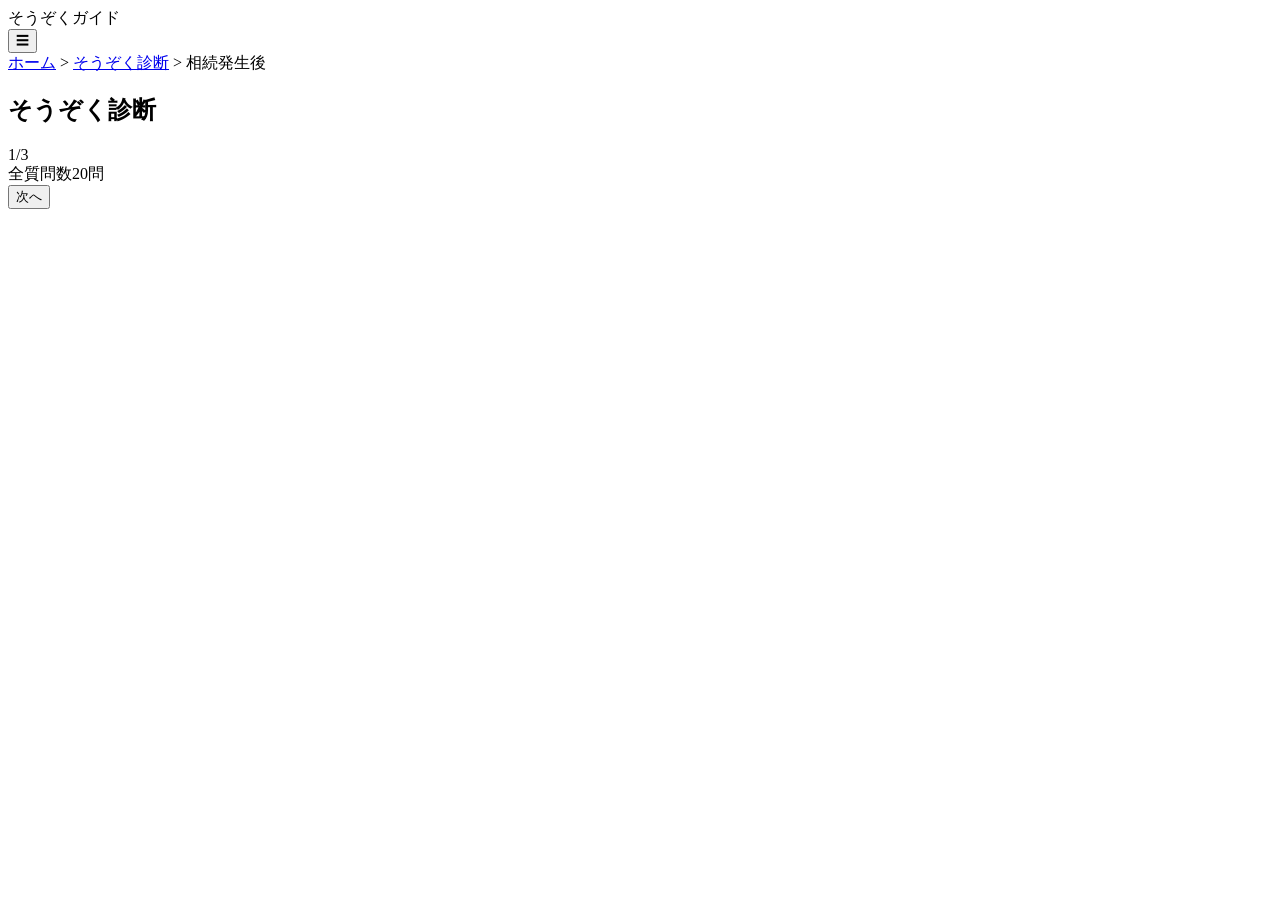
==== index.html @ 96a06d15 "Create index.html" ====
<!DOCTYPE html>
<html lang="ja">
<head>
  <meta charset="UTF-8">
  <title>そうぞく診断</title>
  <link rel="stylesheet" href="styles.css">
</head>
<body>
  <header class="site-header">
    <div class="logo">そうぞくガイド</div>
    <button class="menu-btn" aria-label="メニュー">&#9776;</button>
  </header>

  <div class="breadcrumb">
    <a href="#">ホーム</a> &gt; <a href="#">そうぞく診断</a> &gt; <span>相続発生後</span>
  </div>

  <div class="page-bg">
    <section class="section-title">
      <h1>そうぞく診断</h1>
      <div class="page-counter"><span id="current-page">1</span>/3</div>
      <div class="total-questions">全質問数20問</div>
      <div class="progress-wrapper"><div id="progress-bar" class="progress-bar"></div></div>
    </section>

    <div id="question-wrapper" class="question-container">
      <!-- JavaScriptが質問を挿入 -->
    </div>

    <div class="nav-buttons">
      <button id="prev-btn" style="display:none;">戻る</button>
      <button id="next-btn">次へ</button>
    </div>
  </div>

  <script src="script.js"></script>
</body>
</html>
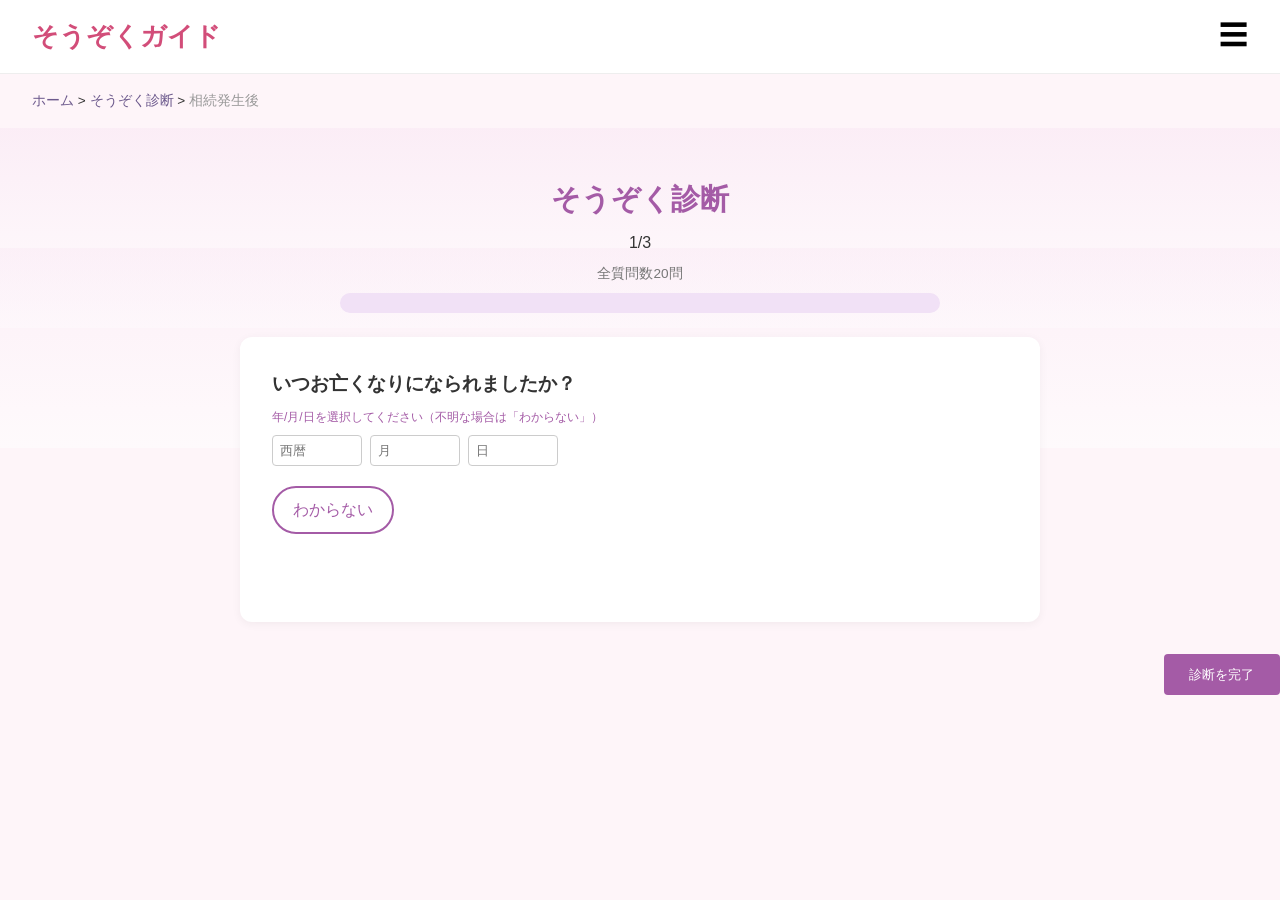
==== commit ea2642ad: "Add viewport meta tag for resAdd meta viewport tag to index.html for mobile responsivenessponsive de" ====
--- a/index.html
+++ b/index.html
@@ -2,6 +2,7 @@
 <html lang="ja">
 <head>
   <meta charset="UTF-8">
+  <meta name="viewport" content="width=device-width, initial-scale=1.0">
   <title>そうぞく診断</title>
   <link rel="stylesheet" href="styles.css">
 </head>
--- a/styles.css
+++ b/styles.css
@@ -0,0 +1,200 @@
+/* ------- 基本設定 ------- */
+* {
+  box-sizing: border-box;
+  margin: 0;
+  padding: 0;
+}
+body {
+  font-family: "Arial", sans-serif;
+  background: #fef5f9;
+  color: #333;
+  line-height: 1.6;
+  min-height: 100vh;
+}
+
+/* ------- ヘッダー ------- */
+.site-header {
+  display: flex;
+  justify-content: space-between;
+  align-items: center;
+  padding: 1rem 2rem;
+  background: #fff;
+  border-bottom: 1px solid #eee;
+}
+.site-header .logo {
+  font-size: 1.6rem;
+  font-weight: bold;
+  color: #d24d79;
+}
+.site-header .menu-btn {
+  font-size: 1.8rem;
+  background: none;
+  border: none;
+  cursor: pointer;
+}
+
+/* ------- パンくずリスト ------- */
+.breadcrumb {
+  font-size: 0.85rem;
+  margin: 1rem 2rem;
+}
+.breadcrumb a {
+  color: #6d5a8d;
+  text-decoration: none;
+}
+.breadcrumb span {
+  color: #999;
+}
+
+/* ------- 背景装飾 ------- */
+.page-bg {
+  position: relative;
+  padding-top: 2rem;
+}
+.page-bg::before,
+.page-bg::after {
+  content: "";
+  position: absolute;
+  left: 0;
+  right: 0;
+  height: 200px;
+  background: linear-gradient(180deg, #faeaf5 0%, #fff 100%);
+  z-index: -1;
+}
+.page-bg::before { top: 0; opacity: 0.7; }
+.page-bg::after  { top: 120px; opacity: 0.5; }
+
+/* ------- タイトルとプログレス ------- */
+.section-title {
+  text-align: center;
+  margin-top: 1rem;
+}
+.section-title h1 {
+  font-size: 1.8rem;
+  margin-bottom: 0.5rem;
+  color: #a45ba6;
+}
+.section-title .page-counter {
+  font-size: 1rem;
+  margin-bottom: 0.5rem;
+}
+.section-title .total-questions {
+  font-size: 0.85rem;
+  color: #777;
+}
+.progress-wrapper {
+  width: 70%;
+  max-width: 600px;
+  margin: 0.5rem auto 1.5rem;
+  background: #f1e1f6;
+  border-radius: 20px;
+  height: 20px;
+}
+.progress-bar {
+  height: 100%;
+  width: 0;
+  background: #a45ba6;
+  border-radius: 20px;
+  transition: width 0.3s ease;
+}
+
+/* ------- 質問フォーム ------- */
+.question-container {
+  max-width: 800px;
+  margin: 0 auto 2rem;
+  background: #fff;
+  padding: 2rem;
+  border-radius: 12px;
+  box-shadow: 0 2px 10px rgba(0,0,0,0.05);
+}
+.question-block {
+  margin-bottom: 2rem;
+  padding-bottom: 1.5rem;
+  border-bottom: 1px solid #e5d2e8; /* 質問間の区切り線 */
+}
+.question-block:last-child {
+  border-bottom: none;
+}
+.question-block h2 {
+  font-size: 1.2rem;
+  margin-bottom: 0.5rem;
+}
+.question-block .helper {
+  font-size: 0.75rem;
+  color: #a45ba6;
+  margin-bottom: 0.5rem;
+}
+
+/* Q1の数値入力フィールド */
+.date-inputs {
+  display: flex;
+  flex-wrap: wrap;
+  gap: 0.5rem;
+  margin-bottom: 0.8rem;
+}
+.date-inputs input[type="number"] {
+  width: 90px;
+  padding: 0.45rem;
+  border: 1px solid #ccc;
+  border-radius: 4px;
+}
+
+/* わからないボタン */
+.unknown-button {
+  display: inline-block;
+  padding: 0.6rem 1.2rem;
+  border: 2px solid #a45ba6;
+  border-radius: 30px;
+  color: #a45ba6;
+  cursor: pointer;
+  user-select: none;
+  text-align: center;
+  margin-top: 0.4rem;
+}
+
+/* ピル型選択肢 */
+.pill-group {
+  display: flex;
+  flex-wrap: wrap;
+  gap: 0.6rem;
+}
+.pill {
+  border: 1px solid #a45ba6;
+  border-radius: 20px;
+  padding: 0.5rem 1rem;
+  font-size: 0.9rem;
+  cursor: pointer;
+  user-select: none;
+}
+.pill.selected {
+  background: #e5cbe8;
+  color: #333;
+}
+
+/* ドロップダウン（都道府県など） */
+select {
+  padding: 0.45rem 0.6rem;
+  border: 1px solid #ccc;
+  border-radius: 4px;
+  margin-right: 0.5rem;
+}
+
+/* ------- ナビゲーションボタン ------- */
+.nav-buttons {
+  display: flex;
+  justify-content: flex-end; /* 右寄せ */
+  gap: 0.8rem;
+  margin-top: 1.5rem;
+}
+.nav-buttons button {
+  padding: 0.7rem 1.6rem;
+  background: #a45ba6;
+  color: #fff;
+  border: none;
+  border-radius: 4px;
+  cursor: pointer;
+}
+.nav-buttons button:disabled {
+  background: #ccc;
+  cursor: default;
+}
